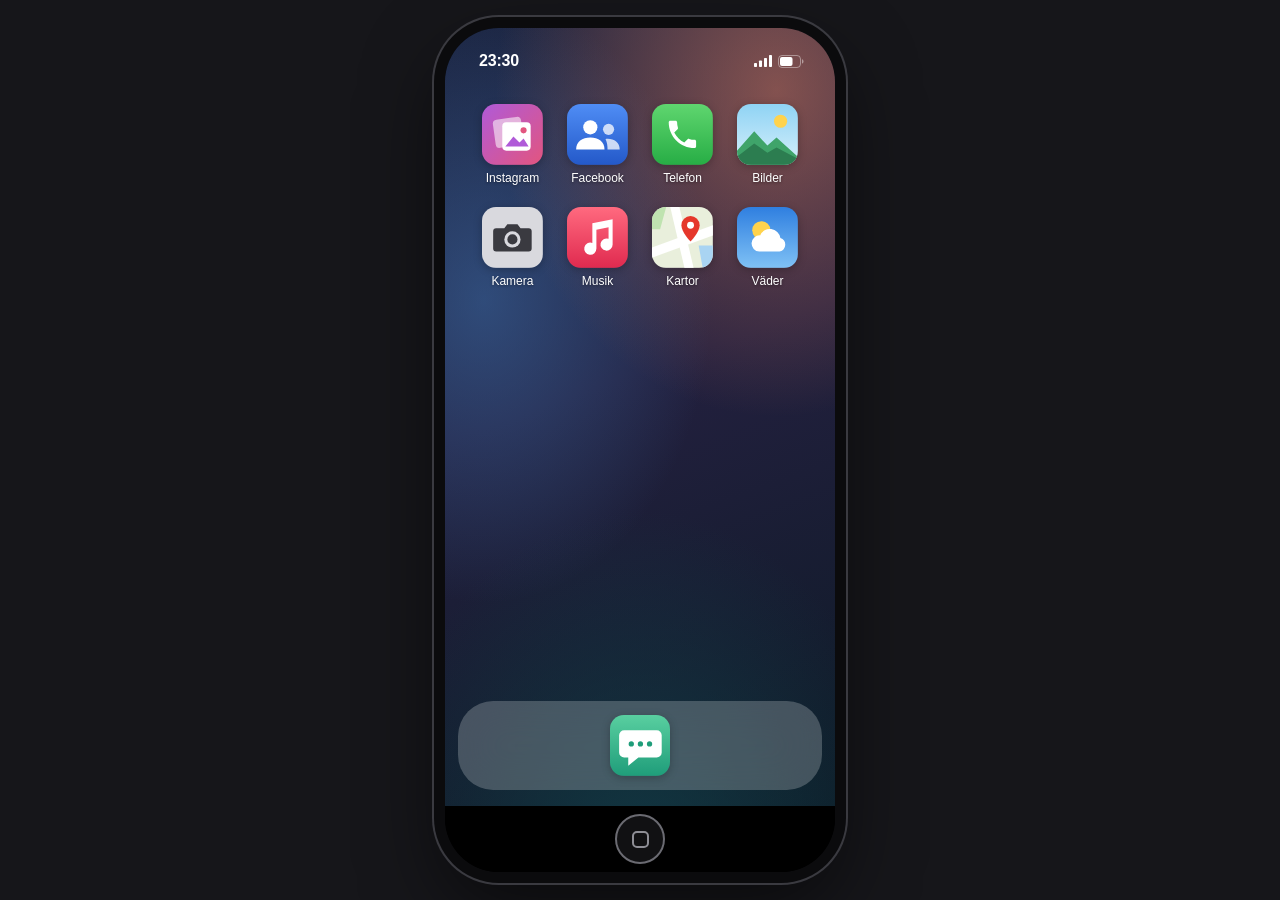
==== dju/alex/index.html @ 43275e09 "Lägg till Under Djurgårdsbron: tre telefoner i dju/ (Alex, Clara, Vincent) Gemensam motor i dju/tele" ====
<!DOCTYPE html>
<html lang="sv">
<head>
<meta charset="utf-8">
<meta name="viewport" content="width=device-width, initial-scale=1, maximum-scale=1, user-scalable=no, viewport-fit=cover">
<meta name="robots" content="noindex, nofollow">
<meta name="theme-color" content="#000000">
<title>Telefon</title>
<link rel="stylesheet" href="../telefon.css">
</head>
<body>
<script>
/* =====================================================================
   SPELETS INNEHÅLL – ändra text, tider och namn här.
   Utseende och logik ligger i ../telefon.css och ../telefon.js.

   from:   samma bokstav som "me" = telefonens ägare (grön bubbla till höger)
   date, time, listWhen: valfria – utelämnas de visas ingen tid.
   open:   vilken app som öppnas. Saknas open skakar ikonen bara.
   ===================================================================== */
window.PHONE = {
  owner: "Alex", me: "A",
  time: "23:30",                       // klockan i statusraden

  threads: [
    { name: "Nora ❤️", days: [{ msgs: [
      { from: "N", text: "Tänkte du ens berätta för mig?" },
      { from: "A", text: "Kan vi inte ta det en annan gång?" },
      { from: "N", text: "Du säger alltid så." },
      { from: "A", text: "Orkar inte bråka innan festen." },
      { from: "N", text: "Du är ju dum i huvet." }
    ]}]},
    { name: "Vincent", days: [{ msgs: [
      { from: "A", text: "Du lovade att fixa innan studenten." },
      { from: "V", text: "Vet, behöver mer tid." },
      { from: "A", text: "Du har ju för fan sagt det i veckor." },
      { from: "V", text: "Löser imorgon." },
      { from: "A", text: "Vi ska snacka ikväll." }
    ]}]},
    { name: "Clara", days: [{ msgs: [
      { from: "C", text: "Tycker faktiskt du borde prata med Nora." },
      { from: "A", text: "Kan du sluta lägga dig i?!" },
      { from: "C", text: "Hon är min bästa vän Alex." },
      { from: "A", text: "Vi snackar senare." }
    ]}]},
    { name: "Noah", listWhen: "10 juni", days: [{ date: "10 juni", msgs: [
      { from: "N", text: "Så vad händer med vår studentresa?" },
      { from: "A", text: "Vet inte om jag kan längre." },
      { from: "N", text: "Skojar du? Vi har ju planerat i evigheter." },
      { from: "A", text: "Mycket har ändrats." },
      { from: "N", text: "13 år av vänskap och du kan inte ens berätta vad som händer?" },
      { from: "N", text: "Vi måste snacka." }
    ]}]}
  ],

  // Telefonlistan. length: samtalslängd, eller null för missat samtal.
  // Exempel: { name: "Nora", date: "12 juni", time: "21:04", length: "2 min 10 sek" },
  calls: [
  ],

  home: [
    { icon: "flow",     label: "Instagram" },
    { icon: "social",   label: "Facebook" },
    { icon: "phone",    label: "Telefon", open: "phone" },
    { icon: "photos",   label: "Bilder" },
    { icon: "camera",   label: "Kamera" },
    { icon: "music",    label: "Musik" },
    { icon: "maps",     label: "Kartor" },
    { icon: "weather",  label: "Väder" }
  ],
  dock: [
    { icon: "messages", label: "Meddelanden", open: "messages" }
  ]
};
</script>
<script src="../telefon.js"></script>
</body>
</html>
---- dju/telefon.css ----
* { box-sizing: border-box; -webkit-tap-highlight-color: transparent; }
  html, body { height: 100%; margin: 0; background: #000; overflow: hidden; }
  body {
    font-family: -apple-system, BlinkMacSystemFont, "SF Pro Text", "Helvetica Neue", Helvetica, Arial, sans-serif;
    -webkit-font-smoothing: antialiased;
    -webkit-user-select: none; user-select: none;
    touch-action: manipulation;
  }
  button { font: inherit; color: inherit; background: none; border: 0; padding: 0; cursor: pointer; }

  /* ---------- Telefonen ---------- */
  #stage { height: 100%; display: flex; align-items: center; justify-content: center; }
  #phone {
    position: relative; overflow: hidden;
    width: 100vw; height: 100vh; height: 100dvh;
    background: #000; color: #000;
    display: flex; flex-direction: column;
    --u: 1vw;               /* 1 % av telefonens bredd */
  }
  #screen { position: relative; flex: 1; min-height: 0; overflow: hidden; }
  #chin {
    flex: none; height: calc(66px + env(safe-area-inset-bottom, 0px));
    padding-bottom: env(safe-area-inset-bottom, 0px);
    background: #000; display: flex; align-items: center; justify-content: center;
  }
  #homebtn {
    width: 50px; height: 50px; border-radius: 50%;
    border: 2px solid #6b6b72; background: #111113;
    display: flex; align-items: center; justify-content: center;
    transition: transform .1s, background .1s;
  }
  #homebtn i { width: 17px; height: 17px; border-radius: 5px; border: 2px solid #8e8e95; }
  #homebtn:active { transform: scale(.92); background: #2a2a2e; }
  @media (min-width: 520px) {
    body { background: #16161a; }
    #phone {
      width: 390px; height: 844px; --u: 3.9px;
      border-radius: 54px;
      box-shadow: 0 0 0 11px #0b0b0d, 0 0 0 13px #3a3a40, 0 30px 80px rgba(0,0,0,.6);
      transform-origin: center center;
    }
  }

  /* ---------- Statusrad ---------- */
  .statusbar {
    position: absolute; top: 0; left: 0; right: 0; z-index: 50;
    height: 50px; padding: 16px 30px 0 34px;
    display: flex; justify-content: space-between; align-items: center;
    font-weight: 600; font-size: 16px; letter-spacing: -.2px;
    color: #fff; pointer-events: none; transition: color .25s;
  }
  #phone.light .statusbar { color: #000; }
  .statusbar .right { display: flex; gap: 6px; align-items: center; }
  .statusbar svg { display: block; fill: currentColor; }

  /* ---------- Hemskärm ---------- */
  #home {
    position: absolute; inset: 0;
    background:
      radial-gradient(120% 70% at 85% 8%, rgba(214,120,92,.55), transparent 60%),
      radial-gradient(90% 60% at 10% 35%, rgba(60,110,170,.55), transparent 65%),
      radial-gradient(120% 80% at 50% 110%, rgba(18,60,70,.9), transparent 60%),
      linear-gradient(160deg, #1b2440 0%, #23203f 45%, #0d1a26 100%);
    transition: transform .3s ease, filter .3s ease;
  }
  #phone.in-app #home { transform: scale(.94); filter: brightness(.6); }
  .grid {
    position: absolute; top: 76px; left: 0; right: 0;
    padding: 0 calc(var(--u) * 6.4);
    display: grid; grid-template-columns: repeat(4, 1fr);
    row-gap: 22px;
  }
  .app-btn { display: flex; flex-direction: column; align-items: center; gap: 6px; }
  .icon {
    width: calc(var(--u) * 15.6); height: calc(var(--u) * 15.6);
    border-radius: 23%; overflow: hidden; display: block;
    box-shadow: 0 2px 8px rgba(0,0,0,.25);
    transition: transform .12s, filter .12s;
  }
  .icon svg { width: 100%; height: 100%; display: block; }
  .app-btn:active .icon { transform: scale(.92); filter: brightness(.8); }
  .app-btn .label { color: #fff; font-size: 12px; font-weight: 500; text-shadow: 0 1px 3px rgba(0,0,0,.45); }
  .dock {
    position: absolute; left: calc(var(--u) * 3.4); right: calc(var(--u) * 3.4); bottom: 16px;
    padding: calc(var(--u) * 3.6) calc(var(--u) * 3);
    border-radius: calc(var(--u) * 9);
    background: rgba(255,255,255,.22);
    -webkit-backdrop-filter: blur(24px); backdrop-filter: blur(24px);
    display: flex; justify-content: center; gap: calc(var(--u) * 9);
  }
  .dock .label { display: none; }
  @keyframes shake {
    0%,100% { transform: translateX(0); }
    20% { transform: translateX(-7px) rotate(-3deg); }
    40% { transform: translateX(6px) rotate(3deg); }
    60% { transform: translateX(-4px) rotate(-2deg); }
    80% { transform: translateX(3px) rotate(1deg); }
  }
  .app-btn.shake .icon { animation: shake .38s ease; }

  /* ---------- Appar (gemensamt) ---------- */
  .app {
    position: absolute; inset: 0; z-index: 10;
    background: #fff; color: #000;
    display: flex; flex-direction: column;
    opacity: 0; transform: scale(.82); pointer-events: none;
    transition: opacity .22s ease, transform .26s cubic-bezier(.2,.8,.2,1);
  }
  .app.open { opacity: 1; transform: none; pointer-events: auto; }
  .view { position: absolute; inset: 0; display: flex; flex-direction: column; background: inherit; }
  .view.sub { transform: translateX(100%); transition: transform .28s cubic-bezier(.2,.8,.2,1); }
  .view.sub.show { transform: none; }
  .scroll { flex: 1; overflow-y: auto; -webkit-overflow-scrolling: touch; overscroll-behavior: contain; padding-bottom: 20px; }
  .top { padding-top: 54px; }
  h1.large { margin: 0; padding: 6px 18px 8px; font-size: 33px; font-weight: 700; letter-spacing: -.4px; }
  .muted { color: #8a8a8e; }

  /* ---------- Meddelanden ---------- */
  .thread {
    display: flex; gap: 12px; align-items: center; width: 100%; text-align: left;
    padding: 9px 0 9px 18px;
  }
  .thread:active { background: #e9e9ee; }
  .avatar {
    flex: none; width: 46px; height: 46px; border-radius: 50%;
    background: linear-gradient(#a5abb8, #848a96); color: #fff;
    display: flex; align-items: center; justify-content: center;
    font-size: 20px; font-weight: 500;
  }
  .thread .body { flex: 1; min-width: 0; padding: 2px 16px 10px 0; border-bottom: 1px solid #e3e3e7; }
  .thread .row { display: flex; justify-content: space-between; align-items: baseline; gap: 8px; }
  .thread .name { font-size: 17px; font-weight: 600; }
  .thread .when { font-size: 15px; color: #8a8a8e; white-space: nowrap; }
  .thread .preview { font-size: 15px; color: #8a8a8e; line-height: 1.3; height: 2.6em; overflow: hidden; }

  .chat-head {
    flex: none; padding: 50px 8px 8px; background: rgba(248,248,250,.94);
    border-bottom: 1px solid #dcdce0; text-align: center; position: relative;
  }
  .back {
    position: absolute; left: 4px; top: 52px; padding: 8px 12px; color: #0a7cff;
    display: flex; align-items: center; gap: 3px; font-size: 17px;
  }
  .back svg { width: 12px; height: 20px; }
  .chat-head .avatar { margin: 0 auto 3px; width: 44px; height: 44px; font-size: 19px; }
  .chat-head .who { font-size: 12px; }
  .chat { padding: 10px 12px 20px; display: flex; flex-direction: column; }
  .day { align-self: center; font-size: 12px; color: #8a8a8e; margin: 14px 0 8px; font-weight: 500; }
  .msg { max-width: 76%; margin-top: 3px; display: flex; flex-direction: column; }
  .msg .bubble {
    padding: 8px 13px; border-radius: 19px; font-size: 16.5px; line-height: 1.28;
    -webkit-user-select: text; user-select: text;
  }
  .msg .time { font-size: 11px; color: #8a8a8e; margin: 2px 6px 5px; }
  .msg.in { align-self: flex-start; }
  .msg.in .bubble { background: #e9e9eb; color: #000; }
  .msg.out { align-self: flex-end; align-items: flex-end; }
  .msg.out .bubble { background: #34b556; color: #fff; }
  .composer {
    flex: none; padding: 8px 12px 10px; background: #fff; display: flex; gap: 10px; align-items: center;
  }
  .composer .field { flex: 1; border: 1px solid #d0d0d5; border-radius: 18px; padding: 7px 14px; color: #b4b4b9; font-size: 16px; }
  .composer .plus { width: 32px; height: 32px; border-radius: 50%; background: #e9e9eb; color: #7c7c82; display: flex; align-items: center; justify-content: center; font-size: 22px; line-height: 1; }

  /* ---------- Telefon ---------- */
  .call { display: flex; align-items: center; padding-left: 18px; }
  .call .inner { flex: 1; display: flex; justify-content: space-between; align-items: center; gap: 10px; padding: 9px 16px 9px 0; border-bottom: 1px solid #e3e3e7; }
  .call .name { font-size: 17px; font-weight: 600; }
  .call.missed .name { color: #e5372b; }
  .call .sub { font-size: 14px; color: #8a8a8e; margin-top: 1px; }
  .call .when { text-align: right; font-size: 15px; color: #8a8a8e; white-space: nowrap; line-height: 1.3; }
  .tabbar {
    flex: none; display: flex; justify-content: space-around; padding: 7px 4px 8px;
    background: rgba(248,248,250,.96); border-top: 1px solid #dcdce0;
  }
  .tab { display: flex; flex-direction: column; align-items: center; gap: 2px; font-size: 10px; color: #9a9aa0; width: 20%; }
  .tab svg { width: 25px; height: 25px; fill: currentColor; }
  .tab.on { color: #0a7cff; }

  /* ---------- Tomt läge ---------- */
  .empty { padding: 60px 18px; text-align: center; color: #8a8a8e; font-size: 17px; }

  /* ---------- Påminnelser ---------- */
  .rem-title { color: #0a7cff; }
  .rem { display: flex; align-items: flex-start; gap: 12px; padding-left: 18px; }
  .rem .ring { flex: none; width: 23px; height: 23px; margin-top: 11px; border-radius: 50%; border: 1.5px solid #c4c4ca; }
  .rem .inner { flex: 1; padding: 11px 16px 11px 0; border-bottom: 1px solid #e3e3e7; }
  .rem .what { font-size: 17px; }
  .rem .sub { font-size: 14px; color: #8a8a8e; margin-top: 1px; }

  /* ---------- Biljetter ---------- */
  .tick-bg { background: #f2f2f6; }
  .ticket { margin: 8px 16px 0; padding: 18px; border-radius: 16px; background: #1466b8; color: #fff; box-shadow: 0 6px 18px rgba(20,102,184,.3); }
  .ticket .t-top { display: flex; justify-content: space-between; align-items: center; }
  .ticket .t-kind { font-size: 21px; font-weight: 700; }
  .ticket .t-badge { font-size: 12px; font-weight: 600; padding: 3px 10px; border-radius: 20px; background: rgba(255,255,255,.22); }
  .ticket .t-sub { font-size: 15px; opacity: .85; margin-top: 2px; }
  .ticket .t-valid { margin-top: 22px; padding-top: 14px; border-top: 1px dashed rgba(255,255,255,.45); display: flex; justify-content: space-between; align-items: baseline; font-size: 15px; }
  .ticket .t-valid b { font-size: 30px; font-weight: 700; letter-spacing: -.5px; }
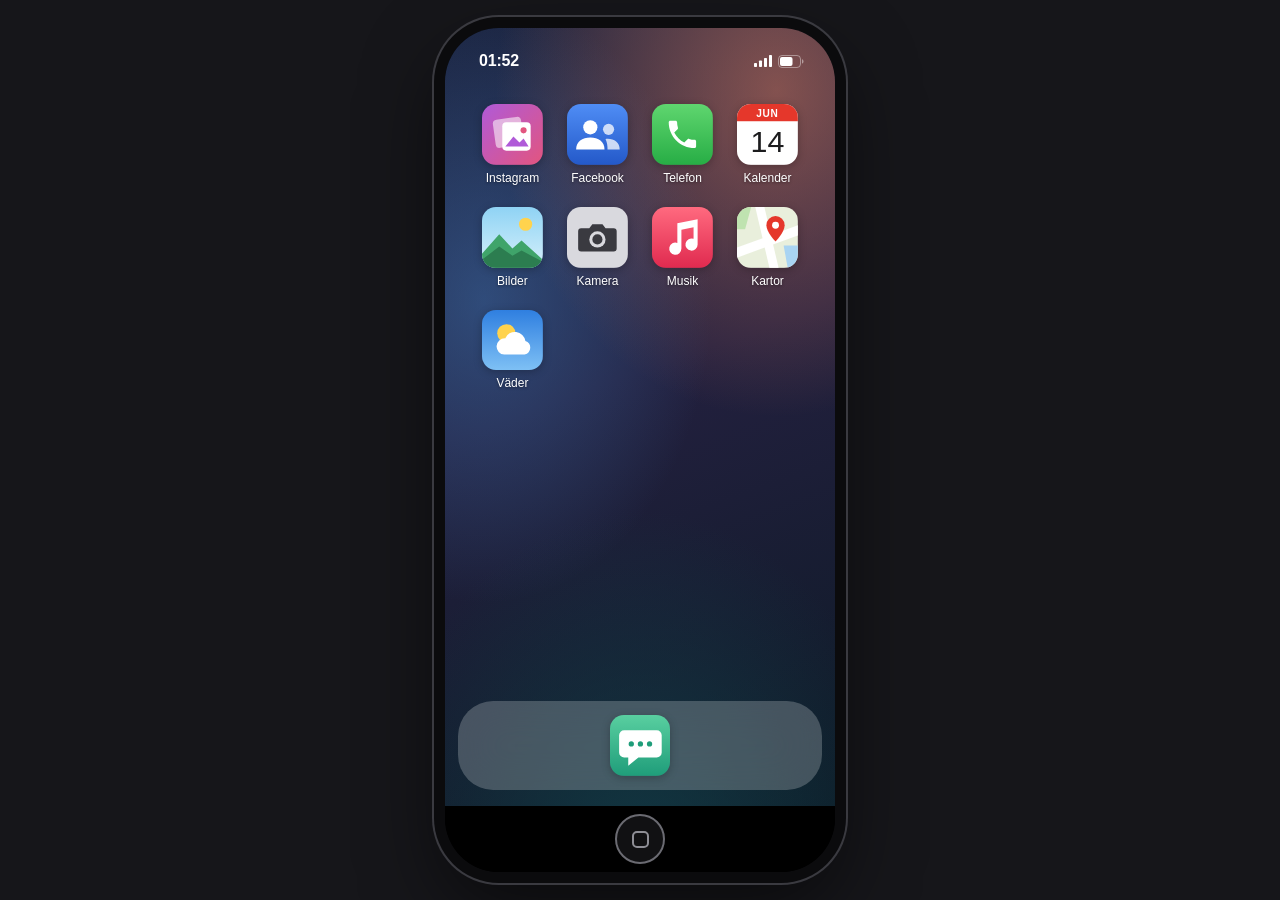
==== commit e59f02a8: "dju: datum 14 juni, utgången biljett, utfyllnadsmeddelanden och fler påminnelser Co-Authored-By: Cla" ====
--- a/dju/alex/index.html
+++ b/dju/alex/index.html
@@ -20,28 +20,35 @@
    ===================================================================== */
 window.PHONE = {
   owner: "Alex", me: "A",
-  time: "23:30",                       // klockan i statusraden
+  day: 14, month: "JUN",               // telefonens datum (visas på kalenderikonen)
+  time: "01:52",                       // klockan i statusraden
 
   threads: [
-    { name: "Nora ❤️", days: [{ msgs: [
+    { name: "Nora ❤️", listWhen: "Igår", days: [{ date: "13 juni", msgs: [
       { from: "N", text: "Tänkte du ens berätta för mig?" },
       { from: "A", text: "Kan vi inte ta det en annan gång?" },
       { from: "N", text: "Du säger alltid så." },
       { from: "A", text: "Orkar inte bråka innan festen." },
       { from: "N", text: "Du är ju dum i huvet." }
     ]}]},
-    { name: "Vincent", days: [{ msgs: [
+    { name: "Vincent", listWhen: "Igår", days: [{ date: "13 juni", msgs: [
       { from: "A", text: "Du lovade att fixa innan studenten." },
       { from: "V", text: "Vet, behöver mer tid." },
       { from: "A", text: "Du har ju för fan sagt det i veckor." },
       { from: "V", text: "Löser imorgon." },
       { from: "A", text: "Vi ska snacka ikväll." }
     ]}]},
-    { name: "Clara", days: [{ msgs: [
+    { name: "Clara", listWhen: "Igår", days: [{ date: "13 juni", msgs: [
       { from: "C", text: "Tycker faktiskt du borde prata med Nora." },
       { from: "A", text: "Kan du sluta lägga dig i?!" },
       { from: "C", text: "Hon är min bästa vän Alex." },
       { from: "A", text: "Vi snackar senare." }
+    ]}]},
+    { name: "Mamma", listWhen: "11 juni", days: [{ date: "11 juni", msgs: [
+      { from: "M", text: "Du glömde din laddare här hemma" },
+      { from: "A", text: "Aa hämtar den nån dag" },
+      { from: "M", text: "Finns lasagne i frysen också om du vill ha ❤️" },
+      { from: "A", text: "Tack 🙏" }
     ]}]},
     { name: "Noah", listWhen: "10 juni", days: [{ date: "10 juni", msgs: [
       { from: "N", text: "Så vad händer med vår studentresa?" },
@@ -62,6 +69,7 @@
     { icon: "flow",     label: "Instagram" },
     { icon: "social",   label: "Facebook" },
     { icon: "phone",    label: "Telefon", open: "phone" },
+    { icon: "calendar", label: "Kalender" },
     { icon: "photos",   label: "Bilder" },
     { icon: "camera",   label: "Kamera" },
     { icon: "music",    label: "Musik" },
--- a/dju/telefon.css
+++ b/dju/telefon.css
@@ -197,3 +197,5 @@
   .ticket .t-sub { font-size: 15px; opacity: .85; margin-top: 2px; }
   .ticket .t-valid { margin-top: 22px; padding-top: 14px; border-top: 1px dashed rgba(255,255,255,.45); display: flex; justify-content: space-between; align-items: baseline; font-size: 15px; }
   .ticket .t-valid b { font-size: 30px; font-weight: 700; letter-spacing: -.5px; }
+  .ticket .t-valid b { font-size: 24px; }
+  .ticket.expired { background: #a9abb3; box-shadow: none; }
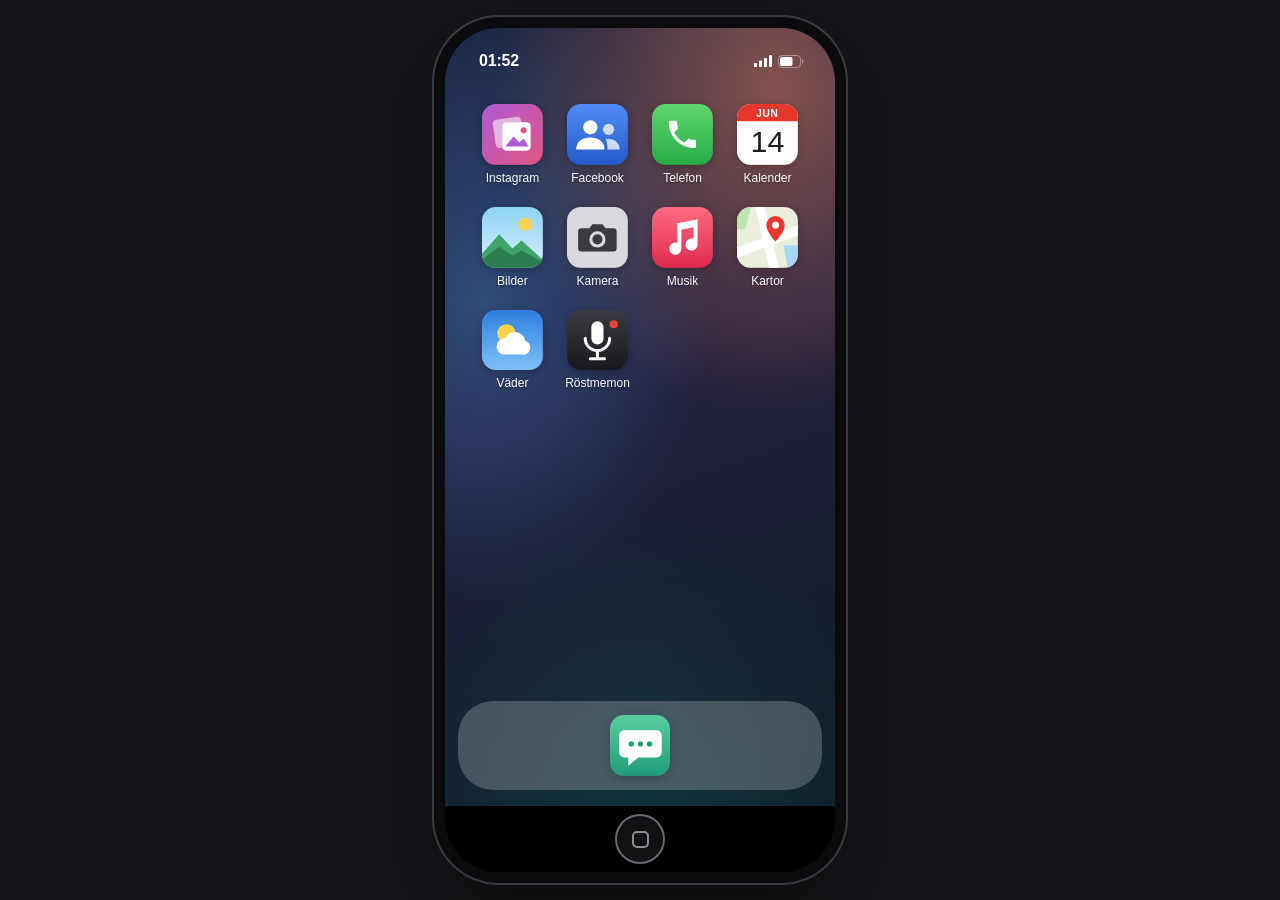
==== commit 63742371: "dju: appen Röstmemon och tre inspelningar på Alex telefon Co-Authored-By: Claude Fable 5.2 <noreply@" ====
--- a/dju/alex/index.html
+++ b/dju/alex/index.html
@@ -17,6 +17,7 @@
    from:   samma bokstav som "me" = telefonens ägare (grön bubbla till höger)
    date, time, listWhen: valfria – utelämnas de visas ingen tid.
    open:   vilken app som öppnas. Saknas open skakar ikonen bara.
+   memos:  röstmemon i appen Röstmemon, nyast först.
    ===================================================================== */
 window.PHONE = {
   owner: "Alex", me: "A",
@@ -44,6 +45,12 @@
       { from: "C", text: "Hon är min bästa vän Alex." },
       { from: "A", text: "Vi snackar senare." }
     ]}]},
+    { name: "Pappa", listWhen: "12 juni", days: [{ date: "12 juni", msgs: [
+      { from: "P", text: "Ringde du farmor och tackade för presenten?" },
+      { from: "A", text: "Nej glömde" },
+      { from: "P", text: "Gör det idag" },
+      { from: "A", text: "Ja ja" }
+    ]}]},
     { name: "Mamma", listWhen: "11 juni", days: [{ date: "11 juni", msgs: [
       { from: "M", text: "Du glömde din laddare här hemma" },
       { from: "A", text: "Aa hämtar den nån dag" },
@@ -57,12 +64,25 @@
       { from: "A", text: "Mycket har ändrats." },
       { from: "N", text: "13 år av vänskap och du kan inte ens berätta vad som händer?" },
       { from: "N", text: "Vi måste snacka." }
+    ]}]},
+    { name: "Paketavisering", listWhen: "9 juni", days: [{ date: "9 juni", msgs: [
+      { from: "X", text: "Ditt paket finns att hämta hos ombudet. Ta med legitimation." }
+    ]}]},
+    { name: "Tandvården", listWhen: "5 juni", days: [{ date: "5 juni", msgs: [
+      { from: "X", text: "Påminnelse: du har en tid för undersökning 17 juni kl. 08:40. Avboka senast 24 timmar innan." }
     ]}]}
   ],
 
   // Telefonlistan. length: samtalslängd, eller null för missat samtal.
   // Exempel: { name: "Nora", date: "12 juni", time: "21:04", length: "2 min 10 sek" },
   calls: [
+  ],
+
+  // Röstmemon. length visas i listan, file är ljudfilen.
+  memos: [
+    { title: "Ny inspelning 3", date: "14 juni", time: "01:10", length: "0:13", file: "ljud/inspelning-3.mp3" },
+    { title: "Ny inspelning 2", date: "9 juni",  time: "22:47", length: "0:06", file: "ljud/inspelning-2.mp3" },
+    { title: "Ny inspelning",   date: "2 juni",  time: "16:24", length: "0:05", file: "ljud/inspelning-1.mp3" }
   ],
 
   home: [
@@ -74,7 +94,8 @@
     { icon: "camera",   label: "Kamera" },
     { icon: "music",    label: "Musik" },
     { icon: "maps",     label: "Kartor" },
-    { icon: "weather",  label: "Väder" }
+    { icon: "weather",  label: "Väder" },
+    { icon: "memos",    label: "Röstmemon", open: "memos" }
   ],
   dock: [
     { icon: "messages", label: "Meddelanden", open: "messages" }
--- a/dju/telefon.css
+++ b/dju/telefon.css
@@ -199,3 +199,22 @@
   .ticket .t-valid b { font-size: 30px; font-weight: 700; letter-spacing: -.5px; }
   .ticket .t-valid b { font-size: 24px; }
   .ticket.expired { background: #a9abb3; box-shadow: none; }
+  .thread .preview { display: -webkit-box; -webkit-box-orient: vertical; -webkit-line-clamp: 2; height: auto; }
+
+  /* ---------- Röstmemon ---------- */
+  .memo { margin-left: 18px; border-bottom: 1px solid #e3e3e7; }
+  .m-head { width: 100%; display: flex; justify-content: space-between; align-items: flex-end; gap: 10px; text-align: left; padding: 11px 16px 11px 0; }
+  .m-title { display: block; font-size: 17px; font-weight: 600; }
+  .m-sub { display: block; font-size: 14px; color: #8a8a8e; margin-top: 2px; white-space: pre; }
+  .m-len { font-size: 14px; color: #8a8a8e; font-variant-numeric: tabular-nums; }
+  .m-player { display: none; padding: 4px 16px 14px 0; }
+  .memo.open .m-player { display: block; }
+  .memo.open .m-len { visibility: hidden; }
+  .m-bar { height: 22px; display: flex; align-items: center; position: relative; cursor: pointer; }
+  .m-bar::before { content: ""; position: absolute; left: 0; right: 0; height: 4px; border-radius: 2px; background: #dcdce1; }
+  .m-bar i { position: relative; height: 4px; border-radius: 2px; background: #1c1c1e; width: 0; }
+  .m-times { display: flex; justify-content: space-between; font-size: 12px; color: #8a8a8e; font-variant-numeric: tabular-nums; }
+  .m-play { display: flex; margin: 2px auto 0; width: 52px; height: 52px; border-radius: 50%; align-items: center; justify-content: center; color: #1c1c1e; }
+  .m-play svg { width: 34px; height: 34px; }
+  .m-play:active { background: #e9e9ee; }
+  .memo.playing .m-bar i { background: #e5372b; }
